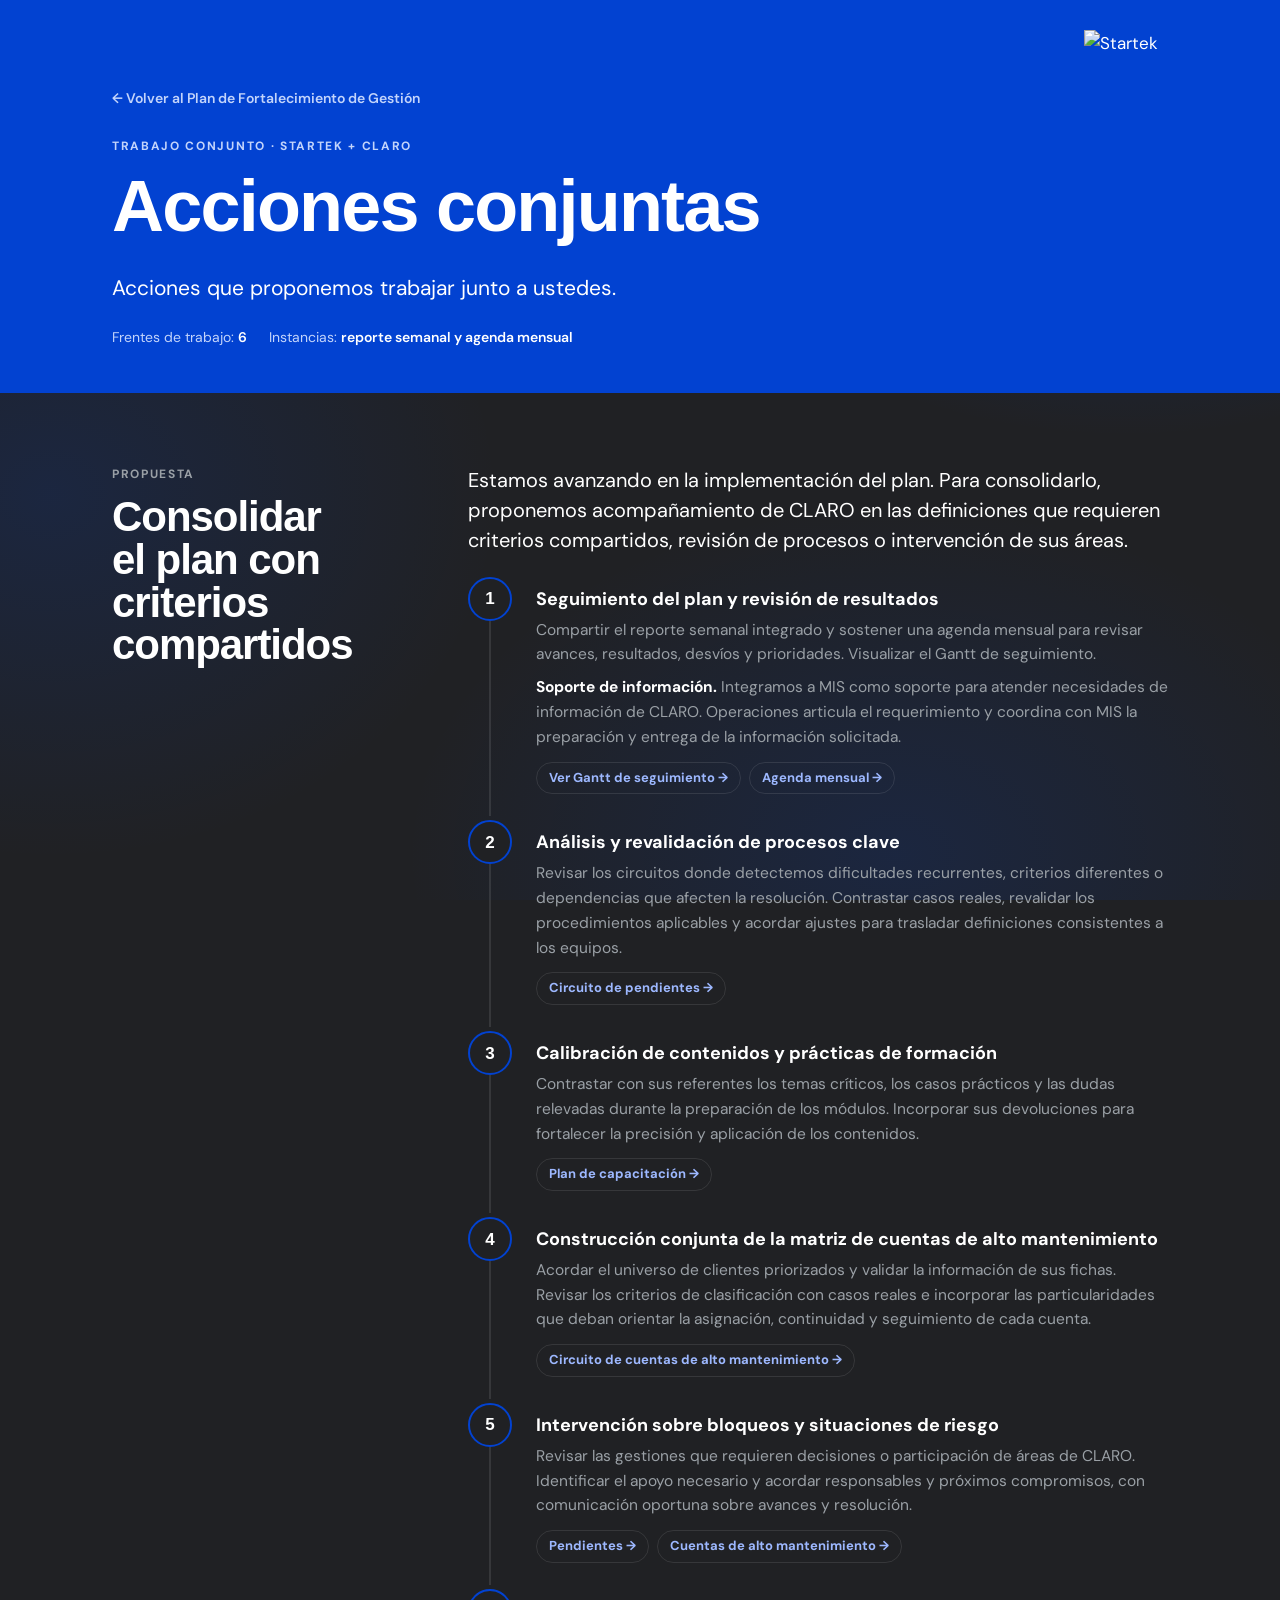
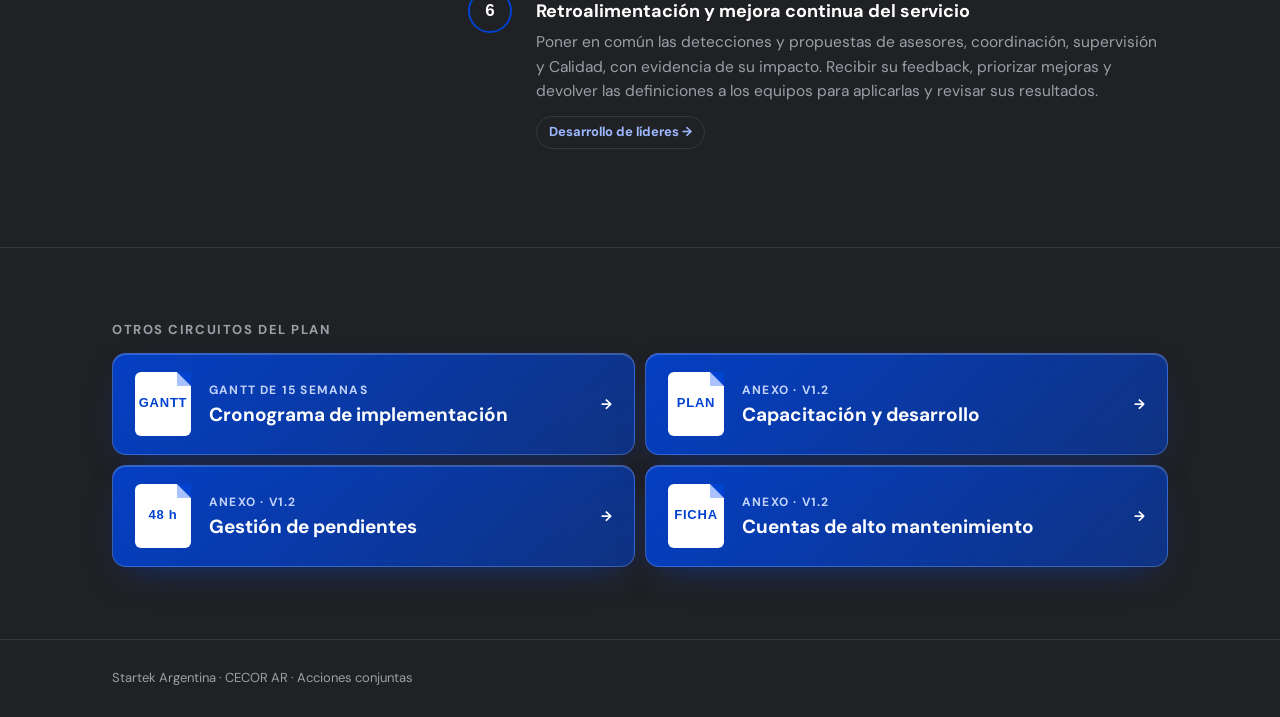
==== acciones-conjuntas.html @ 30376b39 "Actualización al 18/11: alto mantenimiento, TMR 6 h, mesas y reunión diaria, roadmap de 48 actividad" ====
<!doctype html>
<html lang="es">
<head>
<meta charset="utf-8">
<meta name="viewport" content="width=device-width, initial-scale=1, viewport-fit=cover">
<title>Acciones conjuntas · CECOR</title>
<link rel="stylesheet" href="https://fonts.googleapis.com/css2?family=DM+Sans:ital,opsz,wght@0,9..40,400;0,9..40,500;0,9..40,600;0,9..40,700;1,9..40,400&display=swap">
<link rel="stylesheet" href="style.css?v=20261016b">
<style>:root{padding-top:env(safe-area-inset-top,0px);padding-bottom:env(safe-area-inset-bottom,0px)}</style>
<meta name="robots" content="noindex, nofollow">
<link rel="icon" type="image/png" href="favicon.png">
<link rel="apple-touch-icon" href="favicon.png">
</head>
<body>
<header class="hero annex-hero">
  <div class="wrap">
    <img class="cover-logo" src="logo.png" alt="Startek" width="720" height="172">
    <a class="back" href="index.html#acciones-conjuntas">← Volver al Plan de Fortalecimiento de Gestión</a>
    <div class="eyebrow" style="margin-top:26px">Trabajo conjunto · Startek + CLARO</div>
    <h1 class="display">Acciones conjuntas</h1>
    <p class="lede">Acciones que proponemos trabajar junto a ustedes.</p>
    <div class="meta"><span>Frentes de trabajo: <b>6</b></span><span>Instancias: <b>reporte semanal y agenda mensual</b></span></div>
  </div>
</header>

<main>
  <section class="block">
    <div class="wrap spine">
      <header><div class="eyebrow">Propuesta</div><h2 class="display">Consolidar el plan con criterios compartidos</h2></header>
      <div class="content">
        <p class="lead-p">Estamos avanzando en la implementación del plan. Para consolidarlo, proponemos acompañamiento de CLARO en las definiciones que requieren criterios compartidos, revisión de procesos o intervención de sus áreas.</p>
        <ol class="steps">
          <li><span class="n">1</span><div>
            <h3>Seguimiento del plan y revisión de resultados</h3>
            <p>Compartir el reporte semanal integrado y sostener una agenda mensual para revisar avances, resultados, desvíos y prioridades. Visualizar el Gantt de seguimiento.</p>
            <p style="margin-top:8px"><b style="color:var(--title)">Soporte de información.</b> Integramos a MIS como soporte para atender necesidades de información de CLARO. Operaciones articula el requerimiento y coordina con MIS la preparación y entrega de la información solicitada.</p>
            <div class="rel"><a href="roadmap.html">Ver Gantt de seguimiento →</a><a href="index.html#seguimiento">Agenda mensual →</a></div>
          </div></li>
          <li><span class="n">2</span><div>
            <h3>Análisis y revalidación de procesos clave</h3>
            <p>Revisar los circuitos donde detectemos dificultades recurrentes, criterios diferentes o dependencias que afecten la resolución. Contrastar casos reales, revalidar los procedimientos aplicables y acordar ajustes para trasladar definiciones consistentes a los equipos.</p>
            <div class="rel"><a href="pendientes.html">Circuito de pendientes →</a></div>
          </div></li>
          <li><span class="n">3</span><div>
            <h3>Calibración de contenidos y prácticas de formación</h3>
            <p>Contrastar con sus referentes los temas críticos, los casos prácticos y las dudas relevadas durante la preparación de los módulos. Incorporar sus devoluciones para fortalecer la precisión y aplicación de los contenidos.</p>
            <div class="rel"><a href="capacitacion.html">Plan de capacitación →</a></div>
          </div></li>
          <li><span class="n">4</span><div>
            <h3>Construcción conjunta de la matriz de cuentas de alto mantenimiento</h3>
            <p>Acordar el universo de clientes priorizados y validar la información de sus fichas. Revisar los criterios de clasificación con casos reales e incorporar las particularidades que deban orientar la asignación, continuidad y seguimiento de cada cuenta.</p>
            <div class="rel"><a href="cuentas-criticas.html">Circuito de cuentas de alto mantenimiento →</a></div>
          </div></li>
          <li><span class="n">5</span><div>
            <h3>Intervención sobre bloqueos y situaciones de riesgo</h3>
            <p>Revisar las gestiones que requieren decisiones o participación de áreas de CLARO. Identificar el apoyo necesario y acordar responsables y próximos compromisos, con comunicación oportuna sobre avances y resolución.</p>
            <div class="rel"><a href="pendientes.html">Pendientes →</a><a href="cuentas-criticas.html">Cuentas de alto mantenimiento →</a></div>
          </div></li>
          <li><span class="n">6</span><div>
            <h3>Retroalimentación y mejora continua del servicio</h3>
            <p>Poner en común las detecciones y propuestas de asesores, coordinación, supervisión y Calidad, con evidencia de su impacto. Recibir su feedback, priorizar mejoras y devolver las definiciones a los equipos para aplicarlas y revisar sus resultados.</p>
            <div class="rel"><a href="liderazgo.html">Desarrollo de líderes →</a></div>
          </div></li>
        </ol>
      </div>
    </div>
  </section>

  <section class="block">
    <div class="wrap">
      <h4 style="margin-bottom:12px">Otros circuitos del plan</h4>
      <div class="next four">
        <a class="doclink" href="roadmap.html"><span class="ico">GANTT</span><span><small>Gantt de 15 semanas</small><strong>Cronograma de implementación</strong></span><span class="arrow">→</span></a>
        <a class="doclink" href="capacitacion.html"><span class="ico">PLAN</span><span><small>Anexo · v1.2</small><strong>Capacitación y desarrollo</strong></span><span class="arrow">→</span></a>
        <a class="doclink" href="pendientes.html"><span class="ico">48 h</span><span><small>Anexo · v1.2</small><strong>Gestión de pendientes</strong></span><span class="arrow">→</span></a>
        <a class="doclink" href="cuentas-criticas.html"><span class="ico">FICHA</span><span><small>Anexo · v1.2</small><strong>Cuentas de alto mantenimiento</strong></span><span class="arrow">→</span></a>
      </div>
    </div>
  </section>
</main>
<div class="wrap foot">Startek Argentina · CECOR AR · Acciones conjuntas</div>
</body>
</html>
---- style.css ----
/* Layout: narrative landing — brand-blue covers (hero, cierre, portadas de anexos); everything else on a Chrome-style dark grey with glass cards. Base color #0242D1. Single dark theme by design. */
:root {
  --brand: #0242D1;
  --brand-tint: #A9C2FF;
  --bg: #202124;
  --bg-glow-1: rgba(2,66,209,.30);
  --bg-glow-2: rgba(2,66,209,.16);
  --surface: rgba(255,255,255,.05);
  --fg: #FFFFFF;
  --title: #FFFFFF;
  --muted: #9AA0A6;
  --line: rgba(255,255,255,.10);
  --accent: #0242D1;
  --accent-soft: rgba(2,66,209,.24);
  --glass-top: rgba(255,255,255,.09);
  --glass-bottom: rgba(255,255,255,.025);
  --glass-edge: rgba(255,255,255,.13);
  --glass-shine: rgba(255,255,255,.10);
  --glass-shadow: rgba(0,0,0,.45);
  --hero-bg: #0242D1;
  --hero-fg: #FFFFFF;
  --hero-muted: #C3D4FB;
  --hero-line: rgba(255,255,255,.22);
  --ico-bg: #FFFFFF;
  --ico-fg: #0242D1;
  --ico-fold: #A9C2FF;
  --shadow: rgba(2,66,209,.55);
  --ok: #81C995;   --ok-soft: rgba(129,201,149,.15);
  --warn: #FDD663; --warn-soft: rgba(253,214,99,.13);
  --bad: #F28B82;  --bad-soft: rgba(242,139,130,.15);
  --display: "Helvetica Now Display", "HelveticaNowDisplay-Bold", "Helvetica Neue", Helvetica, Arial, sans-serif;
  --body: "DM Sans", "Helvetica Neue", Helvetica, Arial, sans-serif;
  color-scheme: dark;
}

* { box-sizing: border-box; }
html { scroll-behavior: smooth; }
@media (prefers-reduced-motion: reduce) { html { scroll-behavior: auto; } * { transition: none !important; animation: none !important; } }
body {
  margin: 0; background: var(--bg); color: var(--fg);
  font-family: var(--body); font-size: 17px; line-height: 1.6;
  -webkit-font-smoothing: antialiased;
}
a { color: inherit; }
a:focus-visible, button:focus-visible { outline: 2px solid var(--accent); outline-offset: 3px; border-radius: 4px; }

.wrap { max-width: 1120px; margin: 0 auto; padding-left: max(16px, env(safe-area-inset-left, 0px)); padding-right: max(16px, env(safe-area-inset-right, 0px)); }
@media (min-width: 720px) { .wrap { padding-left: max(32px, env(safe-area-inset-left, 0px)); padding-right: max(32px, env(safe-area-inset-right, 0px)); } }

/* Top bar */
.topbar { position: sticky; top: env(safe-area-inset-top, 0px); z-index: 10; background: color-mix(in srgb, var(--bg) 88%, transparent); backdrop-filter: blur(10px); border-bottom: 1px solid var(--line); }
.topbar .wrap { display: flex; align-items: center; justify-content: space-between; gap: 16px; min-height: 56px; }
.brand { white-space: nowrap; font-family: var(--display); font-weight: 700; letter-spacing: .06em; font-size: 15px; text-transform: uppercase; text-decoration: none; }
.brand span { color: var(--muted); font-weight: 600; }
.topnav { display: flex; gap: 4px; overflow-x: auto; scrollbar-width: none; }
.topnav::-webkit-scrollbar { display: none; }
.topnav a { font-size: 13px; font-weight: 600; text-decoration: none; color: var(--muted); padding: 6px 10px; border-radius: 999px; white-space: nowrap; }
.topnav a:hover { color: var(--fg); background: var(--accent-soft); }
@media (max-width: 860px) { .topnav { display: none; } }

/* Hero */
.hero { background: var(--hero-bg); color: var(--hero-fg); position: relative; overflow: hidden; }
.hero .wrap { padding-block: 72px 64px; position: relative; }

.eyebrow { font-size: 12px; font-weight: 700; letter-spacing: .14em; text-transform: uppercase; color: var(--muted); }
.hero .eyebrow { color: var(--hero-muted); }
.display { color: var(--title); font-family: var(--display); font-weight: 700; line-height: 1.02; letter-spacing: -.025em; text-wrap: balance; margin: 0; }
.hero h1 { font-size: clamp(38px, 6.2vw, 78px); margin-top: 18px; max-width: 16ch; }
.hero .display, .close .display { color: #FFFFFF; }
.hero h1 em { font-style: normal; color: #FFFFFF; }
.hero .lede { font-size: clamp(18px, 2vw, 21px); line-height: 1.55; max-width: 60ch; margin: 28px 0 0; color: var(--hero-fg); }
.hero .lede-2 { max-width: 60ch; color: var(--hero-muted); margin: 14px 0 0; }
.pact { margin-top: 40px; border-top: 1px solid var(--hero-line); padding-top: 22px; display: grid; grid-template-columns: auto 1fr; gap: 6px 20px; max-width: 760px; }
.pact b { font-family: var(--display); font-weight: 700; font-size: 14px; letter-spacing: .1em; text-transform: uppercase; color: var(--hero-muted); padding-top: 3px; }
.pact p { margin: 0; }
@media (max-width: 560px) { .pact { grid-template-columns: 1fr; } }

/* Sections */
section.block { padding-block: 72px; border-bottom: 1px solid var(--line); scroll-margin-top: 56px; }
.spine { display: grid; grid-template-columns: minmax(0, 300px) minmax(0, 1fr); gap: 24px 56px; }
@media (max-width: 860px) { .spine { grid-template-columns: minmax(0, 1fr); } section.block { padding-block: 52px; } }
.spine > header { align-self: start; }
@media (min-width: 861px) { .spine > header { position: sticky; top: 84px; } }
.spine h2 { font-size: clamp(30px, 3.6vw, 42px); margin-top: 12px; }
.content { min-width: 0; display: flex; flex-direction: column; gap: 22px; }
.content > p { margin: 0; max-width: 64ch; }
.lead-p { font-size: 20px; line-height: 1.5; }
.muted { color: var(--muted); }

/* Priority grid */
.prio { display: grid; grid-template-columns: repeat(2, minmax(0, 1fr)); gap: 1px; background: var(--line); border: 1px solid var(--line); border-radius: 14px; overflow: hidden; }
@media (max-width: 640px) { .prio { grid-template-columns: minmax(0,1fr); } }
.prio a { background: var(--surface); padding: 26px 26px 24px; text-decoration: none; display: flex; flex-direction: column; gap: 10px; transition: background .2s; }
.prio a:hover { background: var(--accent-soft); }
.prio .tag { font-size: 12px; font-weight: 700; letter-spacing: .12em; text-transform: uppercase; color: var(--muted); }
.prio h3 { color: var(--title); font-family: var(--display); font-weight: 700; font-size: 26px; line-height: 1.05; margin: 0; }
.prio p { margin: 0; color: var(--muted); font-size: 15.5px; }
.prio .go { margin-top: auto; font-size: 13px; font-weight: 700; color: var(--accent); }

/* Cadence */
.cadence { display: grid; grid-template-columns: repeat(3, minmax(0,1fr)); gap: 12px; }
@media (max-width: 640px) { .cadence { grid-template-columns: minmax(0,1fr); } }
.cadence div { border-top: 3px solid var(--accent); padding-top: 12px; }
.cadence b { display: block; font-family: var(--display); font-weight: 700; font-size: 30px; line-height: 1.05; }
.cadence span { font-size: 14px; color: var(--muted); }
.chips { display: flex; flex-wrap: wrap; gap: 8px; }
.chip { font-size: 13px; font-weight: 600; padding: 5px 12px; border-radius: 999px; background: var(--accent-soft); color: var(--fg); }

/* Progress list */
.progress { display: grid; grid-template-columns: minmax(0, 1.1fr) minmax(0, 2fr); gap: 0; border: 1px solid var(--line); border-radius: 14px; background: var(--surface); overflow: hidden; }
@media (max-width: 640px) { .progress { grid-template-columns: minmax(0,1fr); } }
.big { padding: 28px; background: var(--accent-soft); display: flex; flex-direction: column; justify-content: center; }
.big b { font-family: var(--display); font-weight: 700; font-size: 96px; line-height: .9; font-variant-numeric: tabular-nums; }
.big span { margin-top: 8px; color: var(--muted); font-size: 15px; }
.checks { list-style: none; margin: 0; padding: 12px 28px; }
.checks li { display: grid; grid-template-columns: 22px minmax(0,1fr); gap: 12px; padding: 14px 0; border-bottom: 1px solid var(--line); }
.checks li:last-child { border-bottom: 0; }
.checks svg { margin-top: 4px; color: var(--ok); }

/* Lists */
.ticks { list-style: none; padding: 0; margin: 0; display: grid; gap: 0; border-top: 1px solid var(--line); }
.ticks li { padding: 12px 0 12px 26px; border-bottom: 1px solid var(--line); position: relative; }
.ticks li::before { content: ""; position: absolute; left: 4px; top: 21px; width: 10px; height: 2px; background: var(--accent); }
.cols2 { display: grid; grid-template-columns: repeat(2, minmax(0,1fr)); gap: 0 32px; }
@media (max-width: 640px) { .cols2 { grid-template-columns: minmax(0,1fr); } }
.cols2 .ticks { border-top: 0; }
h4 { margin: 0; font-size: 13px; font-weight: 700; letter-spacing: .12em; text-transform: uppercase; color: var(--muted); }

.note { border-left: 3px solid var(--accent); padding: 4px 0 4px 18px; max-width: 64ch; }
.note b { display: block; font-size: 12px; letter-spacing: .12em; text-transform: uppercase; color: var(--muted); margin-bottom: 2px; }
.outcome { background: var(--surface); border: 1px solid var(--line); border-radius: 12px; padding: 18px 20px; display: grid; grid-template-columns: auto minmax(0,1fr); gap: 4px 16px; align-items: baseline; }
.outcome b { font-size: 12px; font-weight: 700; letter-spacing: .12em; text-transform: uppercase; color: var(--muted); }
.outcome p { margin: 0; font-size: 18px; font-weight: 600; }
@media (max-width: 560px) { .outcome { grid-template-columns: minmax(0,1fr); } }

/* Link card (Vínculo) */
.doclink { display: grid; grid-template-columns: 56px minmax(0,1fr) auto; gap: 18px; align-items: center; text-decoration: none; padding: 18px 22px; border-radius: 14px; background: var(--hero-bg); color: var(--hero-fg); transition: transform .2s, box-shadow .2s; }
.doclink:hover { transform: translateY(-2px); box-shadow: 0 12px 30px -12px var(--shadow); }
.doclink .ico { width: 56px; height: 64px; border-radius: 6px; background: var(--ico-bg); color: var(--ico-fg); display: grid; place-items: center; font-family: var(--display); font-weight: 700; font-size: 13px; letter-spacing: .06em; position: relative; }
.doclink .ico::after { content: ""; position: absolute; top: 0; right: 0; border-style: solid; border-width: 0 14px 14px 0; border-color: transparent var(--hero-bg) var(--ico-fold) transparent; }
.doclink small { display: block; font-size: 12px; letter-spacing: .1em; text-transform: uppercase; color: var(--hero-muted); font-weight: 700; }
.doclink strong { display: block; font-size: 19px; line-height: 1.25; margin-top: 2px; }
.doclink .arrow { font-weight: 700; font-size: 14px; white-space: nowrap; color: var(--hero-fg); }
.doclink.pending { background: transparent; color: var(--fg); border: 1.5px dashed var(--line); cursor: default; }
.doclink.pending:hover { transform: none; box-shadow: none; }
.doclink.pending .ico { background: var(--accent-soft); color: var(--muted); }
.doclink.pending .ico::after { display: none; }
.doclink.pending small, .doclink.pending .arrow { color: var(--muted); }
@media (max-width: 560px) { .doclink { grid-template-columns: 48px minmax(0,1fr); } .doclink .ico { width: 48px; height: 56px; } .doclink .arrow { grid-column: 2; } }

/* Case fields */
.fields { display: grid; grid-template-columns: repeat(auto-fit, minmax(180px, 1fr)); gap: 10px; }
.fields div { background: var(--surface); border: 1px solid var(--line); border-radius: 10px; padding: 14px 16px; font-size: 15px; display: flex; gap: 10px; }
.fields i { font-style: normal; font-weight: 700; font-family: var(--display); color: var(--muted); font-variant-numeric: tabular-nums; }

/* Gantt placeholder */
.gantt { border: 1.5px dashed var(--line); border-radius: 14px; padding: 20px; overflow-x: auto; }
.gantt-grid { min-width: 560px; display: grid; grid-template-columns: 170px repeat(4, minmax(0,1fr)); font-size: 13px; }
.gantt-grid > div { padding: 10px 8px; border-bottom: 1px solid var(--line); }
.gantt-grid .h { font-weight: 700; color: var(--muted); letter-spacing: .08em; text-transform: uppercase; font-size: 11.5px; }
.gantt-grid .bar { position: relative; }
.gantt-grid .bar::after { content: ""; position: absolute; inset: 12px 4px; border-radius: 4px; background: repeating-linear-gradient(135deg, var(--accent-soft) 0 6px, transparent 6px 12px); border: 1px solid var(--line); }
.gantt-cap { margin-top: 14px; font-size: 14px; color: var(--muted); }

/* Agenda */
.agenda { counter-reset: a; list-style: none; padding: 0; margin: 0; display: grid; gap: 10px; }
.agenda li { counter-increment: a; display: grid; grid-template-columns: 40px minmax(0,1fr); gap: 14px; align-items: baseline; padding: 14px 18px; background: var(--surface); border: 1px solid var(--line); border-radius: 10px; }
.agenda li::before { content: counter(a, decimal-leading-zero); font-family: var(--display); font-weight: 700; font-size: 20px; color: var(--muted); }

/* Closing */
.close { background: var(--hero-bg); color: var(--hero-fg); }
.close .wrap { padding-block: 72px; display: grid; gap: 22px; }
.close h2 { font-size: clamp(34px, 5vw, 60px); max-width: 16ch; }
.close p { margin: 0; max-width: 60ch; color: var(--hero-muted); font-size: 18px; }
.foot { padding-block: 28px; font-size: 13px; color: var(--muted); }

/* ---------- Annex pages ---------- */
.annex-hero .wrap { padding-block: 48px 44px; }
.annex-hero h1 { font-size: clamp(38px, 6vw, 72px); margin-top: 14px; max-width: 18ch; }
.back { display: inline-flex; gap: 8px; align-items: center; font-size: 14px; font-weight: 600; color: var(--hero-muted); text-decoration: none; }
.back:hover { color: var(--hero-fg); }
.meta { display: flex; flex-wrap: wrap; gap: 8px 22px; margin-top: 22px; font-size: 14px; color: var(--hero-muted); }
.meta b { color: var(--hero-fg); font-weight: 600; }
.status { display: inline-flex; align-items: center; gap: 8px; font-size: 13px; font-weight: 700; padding: 5px 12px; border-radius: 999px; background: rgba(255,255,255,.14); color: var(--hero-fg); }
.status::before { content: ""; width: 7px; height: 7px; border-radius: 50%; background: #F2C063; }

.tbl-wrap { overflow-x: auto; border: 1px solid var(--line); border-radius: 12px; background: var(--surface); }
table { width: 100%; border-collapse: collapse; font-size: 15px; }
th, td { text-align: left; vertical-align: top; padding: 12px 16px; border-bottom: 1px solid var(--line); }
th { font-size: 12px; font-weight: 700; letter-spacing: .1em; text-transform: uppercase; color: var(--muted); background: var(--accent-soft); }
tr:last-child td { border-bottom: 0; }
td:first-child { font-weight: 600; }
.matrix { min-width: 680px; }
.pill { display: inline-block; font-size: 12px; font-weight: 700; padding: 3px 10px; border-radius: 999px; letter-spacing: .02em; }
.pill.ok { background: var(--ok-soft); color: var(--ok); }
.pill.warn { background: var(--warn-soft); color: var(--warn); }
.pill.bad { background: var(--bad-soft); color: var(--bad); }

.steps { list-style: none; padding: 0; margin: 0; display: grid; gap: 0; position: relative; }
.steps li { display: grid; grid-template-columns: 52px minmax(0,1fr); gap: 16px; padding: 0 0 26px; position: relative; }
.steps li::before { content: ""; position: absolute; left: 21px; top: 44px; bottom: 4px; width: 2px; background: var(--line); }
.steps li:last-child::before { display: none; }
.steps .n { width: 44px; height: 44px; border-radius: 50%; border: 2px solid var(--accent); display: grid; place-items: center; font-family: var(--display); font-weight: 700; font-size: 17px; font-variant-numeric: tabular-nums; background: var(--bg); }
.steps h3 { color: var(--title); margin: 8px 0 4px; font-size: 18px; }
.steps p { margin: 0; color: var(--muted); font-size: 15.5px; max-width: 62ch; }

.people { display: grid; grid-template-columns: repeat(auto-fit, minmax(240px, 1fr)); gap: 10px; }
.person { background: var(--surface); border: 1px solid var(--line); border-radius: 12px; padding: 16px 18px; }
.person b { display: block; font-size: 16px; }
.person em { display: block; font-style: normal; font-size: 12.5px; font-weight: 700; letter-spacing: .08em; text-transform: uppercase; color: var(--muted); margin: 2px 0 8px; }
.person p { margin: 0; font-size: 14.5px; color: var(--muted); }

.stats { display: grid; grid-template-columns: repeat(auto-fit, minmax(150px, 1fr)); gap: 10px; }
.stat { background: var(--surface); border: 1px solid var(--line); border-radius: 12px; padding: 16px 18px; }
.stat b { display: block; font-family: var(--display); font-weight: 700; font-size: 40px; line-height: 1; font-variant-numeric: tabular-nums; }
.stat span { display: block; margin-top: 6px; font-size: 14px; color: var(--muted); }
.next { display: flex; flex-wrap: wrap; gap: 10px; }
.next a { flex: 1 1 260px; }


/* ---------- Dark grey + glass ---------- */
body {
  background-color: var(--bg);
  background-image:
    radial-gradient(720px 520px at 88% 8%, var(--bg-glow-1), transparent 70%),
    radial-gradient(640px 520px at 4% 55%, var(--bg-glow-2), transparent 70%),
    radial-gradient(700px 500px at 70% 95%, var(--bg-glow-2), transparent 70%);
  background-attachment: fixed;
}
.topbar { background: rgba(32,33,36,.72); }

.prio a, .fields div, .outcome, .person, .stat, .agenda li, .progress, .tbl-wrap, .gantt {
  background: linear-gradient(160deg, var(--glass-top), var(--glass-bottom));
  border: 1px solid var(--glass-edge);
  -webkit-backdrop-filter: blur(16px) saturate(140%);
  backdrop-filter: blur(16px) saturate(140%);
  box-shadow: inset 0 1px 0 var(--glass-shine), 0 10px 32px -16px var(--glass-shadow);
  border-radius: 16px;
}
.prio { background: transparent; border: 0; gap: 12px; border-radius: 0; overflow: visible; }
.prio a { padding: 26px; transition: border-color .2s, background .2s, transform .2s; }
.prio a:hover { background: linear-gradient(160deg, rgba(125,164,255,.16), var(--glass-bottom)); border-color: rgba(125,164,255,.35); transform: translateY(-2px); }
.gantt { border-style: dashed; }
.big { background: var(--accent-soft); }
th { background: rgba(255,255,255,.04); }
.cadence div { border-top-color: var(--accent); }
.steps .n { background: var(--bg); border-color: var(--accent); }

.doclink {
  background: linear-gradient(135deg, rgba(2,66,209,.92), rgba(2,66,209,.55));
  border: 1px solid rgba(169,194,255,.30);
  box-shadow: inset 0 1px 0 rgba(255,255,255,.18), 0 14px 36px -16px var(--shadow);
  -webkit-backdrop-filter: blur(16px); backdrop-filter: blur(16px);
}
.doclink.pending { background: linear-gradient(160deg, var(--glass-top), var(--glass-bottom)); border: 1.5px dashed var(--glass-edge); box-shadow: none; }
.doclink.pending .ico { background: rgba(255,255,255,.08); }

/* "Ver detalle" as brand pill */
.prio .go { align-self: flex-start; background: var(--brand); color: #FFFFFF; padding: 6px 14px; border-radius: 999px; font-size: 13px; font-weight: 700; box-shadow: inset 0 1px 0 rgba(255,255,255,.2), 0 6px 18px -8px var(--shadow); transition: background .2s; }
.prio a:hover .go { background: #0A4FEA; }

/* ---------- Roadmap Gantt ---------- */
:root { --c-seg: #2F6BFF; --c-cap: #5E8BFF; --c-cap2: #A9C2FF; --c-cal: #38BDF8; --c-pen: #A78BFA; --c-cue: #F0A35E; --sticky: #26272B; }
.rm { display: flex; flex-direction: column; gap: 14px; }
.rm-legend, .rm-modkey { display: flex; flex-wrap: wrap; gap: 8px 18px; font-size: 13px; color: var(--muted); align-items: center; }
.rm-legend i, .rm-modkey i { display: inline-block; width: 18px; height: 8px; border-radius: 3px; margin-right: 7px; vertical-align: middle; }
.rm-modkey b { color: var(--fg); font-weight: 600; margin-right: 4px; }
.rm-legend .sep { width: 1px; height: 14px; background: var(--line); }
.rm-legend .arrowkey { background: linear-gradient(90deg, var(--c-pen), transparent); }
.rm-legend .rm-claro { margin-right: 7px; }
i.seg, .rm-bar.seg { background: var(--c-seg); }
i.cap, .rm-bar.cap { background: var(--c-cap); }
i.cap.dev, .rm-bar.cap.dev { background: rgba(94,139,255,.38); box-shadow: inset 0 0 0 1px rgba(94,139,255,.7); }
i.cap.b2, .rm-bar.cap.b2 { background: var(--c-cap2); }
i.cal, .rm-bar.cal { background: var(--c-cal); }
i.pen, .rm-bar.pen { background: var(--c-pen); }
i.cue, .rm-bar.cue { background: var(--c-cue); }

.rm-scroll { overflow-x: auto; border-radius: 16px; border: 1px solid var(--glass-edge); background: linear-gradient(160deg, var(--glass-top), var(--glass-bottom)); -webkit-backdrop-filter: blur(16px); backdrop-filter: blur(16px); box-shadow: inset 0 1px 0 var(--glass-shine), 0 10px 32px -16px var(--glass-shadow); }
.rm-grid { min-width: 940px; }
.rm-row { display: grid; grid-template-columns: 290px minmax(0,1fr); min-height: 46px; border-bottom: 1px solid rgba(255,255,255,.05); }
.rm-lab { position: sticky; left: 0; z-index: 2; background: var(--sticky); padding: 8px 14px 8px 16px; display: flex; flex-direction: column; justify-content: center; border-right: 1px solid var(--line); min-width: 0; }
.rm-lab b { font-size: 13.5px; font-weight: 600; line-height: 1.3; color: var(--fg); }
.rm-lab small { font-size: 11.5px; color: var(--muted); margin-top: 2px; }
.rm-track { position: relative; margin: 0 14px; }
.rm-axis { min-height: 72px; position: sticky; top: 0; z-index: 3; }
.rm-axis .rm-lab { background: var(--sticky); }
.rm-axis .rm-track { background: transparent; }
.rm-months span { position: absolute; top: 8px; font-size: 11px; font-weight: 700; letter-spacing: .12em; text-transform: uppercase; color: var(--fg); padding-left: 6px; border-left: 2px solid var(--brand); line-height: 1.1; }
.rm-ticks span { position: absolute; top: 30px; line-height: 1.25; padding-left: 4px; font-size: 11px; font-weight: 700; color: var(--muted); transform: translateX(-2px); white-space: nowrap; font-variant-numeric: tabular-nums; }
.rm-ticks i { display: block; font-style: normal; font-weight: 400; margin-top: 1px; opacity: .85; }
.rm-body { position: relative; }
.rm-lines { position: absolute; inset: 0; display: grid; grid-template-columns: 290px minmax(0,1fr); pointer-events: none; z-index: 0; }
.rm-lines .rm-lab { background: transparent; border: 0; position: static; }
.rm-lines .rm-track span { position: absolute; top: 0; bottom: 0; width: 1px; background: rgba(255,255,255,.05); }
.rm-group { position: relative; z-index: 1; }
.rm-gh { display: flex; align-items: center; gap: 10px; position: sticky; left: 0; width: max-content; padding: 16px 16px 8px; font-size: 11.5px; font-weight: 700; letter-spacing: .14em; text-transform: uppercase; color: var(--fg); }
.rm-gh span { width: 10px; height: 10px; border-radius: 3px; }
.rm-gh.seg span { background: var(--c-seg); } .rm-gh.cap span { background: var(--c-cap); } .rm-gh.cal span { background: var(--c-cal); } .rm-gh.pen span { background: var(--c-pen); } .rm-gh.cue span { background: var(--c-cue); }
.rm-row.mod .rm-lab b { color: var(--c-cap2); }
.rm-bar { position: absolute; top: 50%; height: 18px; margin-top: -9px; border-radius: 5px; min-width: 9px; box-shadow: inset 0 1px 0 rgba(255,255,255,.25); }
.rm-bar em { position: absolute; left: calc(100% + 8px); top: 50%; transform: translateY(-50%); font-style: normal; font-size: 11.5px; font-weight: 600; color: var(--muted); white-space: nowrap; font-variant-numeric: tabular-nums; }
.rm-bar.left em { left: auto; right: calc(100% + 8px); }
.rm-bar.in em { left: 8px; transform: translateY(-50%); color: #0B1532; }
.rm-bar.seg.in em { color: #FFFFFF; }
.rm-bar.mile { width: 12px !important; height: 12px; margin-top: -6px; margin-left: -1px; border-radius: 2px; transform: rotate(45deg); }
.rm-bar.mile em { transform: rotate(-45deg) translate(2px, -12px); left: calc(100% + 6px); }
.rm-bar.cont { border-top-right-radius: 0; border-bottom-right-radius: 0; -webkit-mask-image: linear-gradient(90deg, #000 88%, transparent); mask-image: linear-gradient(90deg, #000 88%, transparent); }
.rm-bar.pre { border-top-left-radius: 0; border-bottom-left-radius: 0; }
.rm-done { position: absolute; top: 50%; transform: translateY(-50%); left: 0; font-size: 12px; font-weight: 600; color: var(--ok); }
.rm-claro { display: inline-block; font-size: 9.5px; font-weight: 700; letter-spacing: .08em; padding: 2px 6px; border-radius: 4px; background: rgba(2,66,209,.35); color: #FFFFFF; border: 1px solid rgba(125,164,255,.45); vertical-align: 1px; margin-left: 4px; }
.st { font-weight: 700; }
.st.ok { color: var(--ok); } .st.run { color: #7DA4FF; } .st.val { color: var(--warn); } .st.prog { color: var(--muted); } .st.prop { color: var(--c-pen); }
.rm-notes { display: grid; grid-template-columns: repeat(auto-fit, minmax(220px, 1fr)); gap: 10px; }
.rm-notes div { font-size: 14px; color: var(--muted); border-left: 2px solid var(--brand); padding-left: 12px; }
.rm-notes b { color: var(--fg); font-weight: 600; display: block; }

/* Roadmap detail table */
.rd { min-width: 1100px; font-size: 14px; }
.rd td small { display: block; color: var(--muted); font-size: 12.5px; margin-top: 3px; font-weight: 400; }
.rd td:first-child { font-weight: 400; }
.rd .mono { font-variant-numeric: tabular-nums; color: var(--muted); font-size: 12.5px; white-space: nowrap; }
.rd .nowrap { white-space: nowrap; }
.rd tr.gh td { background: rgba(255,255,255,.04); font-size: 12px; font-weight: 700; letter-spacing: .12em; text-transform: uppercase; padding-block: 10px; }
.rd .dot { display: inline-block; width: 10px; height: 10px; border-radius: 3px; margin-right: 10px; vertical-align: -1px; }
.dot.seg { background: var(--c-seg); } .dot.cap { background: var(--c-cap); } .dot.cal { background: var(--c-cal); } .dot.pen { background: var(--c-pen); } .dot.cue { background: var(--c-cue); }

/* Cover photo on carátulas */
.hero, .close { position: relative; overflow: hidden; }
.hero::before, .close::before {
  content: ""; position: absolute; inset: 0; pointer-events: none;
  background: url("cover.jpg") center 70% / cover no-repeat;
  opacity: .6; mix-blend-mode: screen;
}
.close::before { background-position: center 40%; opacity: .45; }
.close .wrap { position: relative; }
@media (prefers-reduced-transparency: reduce) { .hero::before, .close::before { opacity: .3; } }

/* Startek logo on carátulas */
.cover-logo { position: absolute; top: 26px; right: max(16px, env(safe-area-inset-right, 0px)); width: 75px; height: auto; z-index: 1; }
@media (min-width: 720px) { .cover-logo { right: max(32px, env(safe-area-inset-right, 0px)); top: 30px; width: 84px; } }
@media (max-width: 560px) { .cover-logo { width: 56px; } }
.annex-hero .wrap { padding-top: 84px; }
.hero .wrap { padding-top: max(84px, 72px); }

/* Wording round 1 */
.hero .lede-2 { color: #FFFFFF; font-weight: 700; }
.big .when { align-self: flex-start; margin: 0 0 14px; font-size: 12px; font-weight: 700; letter-spacing: .1em; text-transform: uppercase; color: #FFFFFF; background: var(--brand); padding: 4px 10px; border-radius: 999px; }

.cadence div { min-width: 0; }
.cadence b { overflow-wrap: anywhere; font-size: clamp(24px, 2.4vw, 30px); }

.outcome-list { list-style: none; margin: 0; padding: 0; display: grid; gap: 6px; }
.outcome-list li { position: relative; padding-left: 20px; font-size: 17px; font-weight: 600; line-height: 1.4; }
.outcome-list li::before { content: ""; position: absolute; left: 2px; top: .62em; width: 8px; height: 8px; border-radius: 2px; background: var(--brand); }

/* Roadmap v2: parallel blocks split in halves */
.rm-bar.half-top { height: 8px; margin-top: -9px; border-radius: 4px; }
.rm-bar.half-bot { height: 8px; margin-top: 1px; border-radius: 4px; }

.person p a, .steps p a { color: var(--fg); text-decoration-color: var(--brand); text-underline-offset: 3px; }

td.nowrap { white-space: nowrap; }

/* Acciones conjuntas: vínculos a anexos dentro de cada paso */
.steps .rel { display: flex; flex-wrap: wrap; gap: 8px; margin-top: 12px; }
.steps .rel a { font-size: 13px; font-weight: 700; color: var(--accent); text-decoration: none; padding: 5px 12px; border-radius: 999px; border: 1px solid var(--line); transition: background .2s, border-color .2s; }
.steps .rel a:hover { background: var(--accent-soft); border-color: var(--accent); }
.steps .rel a { color: #9DB8FF; }
/* Menú superior: compacto para que entren los 9 accesos */
.topnav { gap: 0; } .topnav a { padding: 6px 7px; font-size: 12px; }
@media (max-width: 1300px) { .brand span { display: none; } }
@media (max-width: 959px) { .topnav { display: none; } }
@media (max-width: 1100px) { .topnav a { padding: 6px 5px; } .brand { font-size: 14px; letter-spacing: .04em; } }
.next.four { display: grid; grid-template-columns: repeat(2, minmax(0,1fr)); }
@media (max-width: 640px) { .next.four { grid-template-columns: minmax(0,1fr); } }
/* Relación de dependencia en revisión (Plan de acciones) */
.rev { display: inline-block; margin-left: 4px; padding: 1px 6px; border-radius: 999px; font-size: 10.5px; font-weight: 700; letter-spacing: .02em; color: #FFD27A; border: 1px dashed rgba(255,210,122,.6); white-space: nowrap; vertical-align: 1px; }
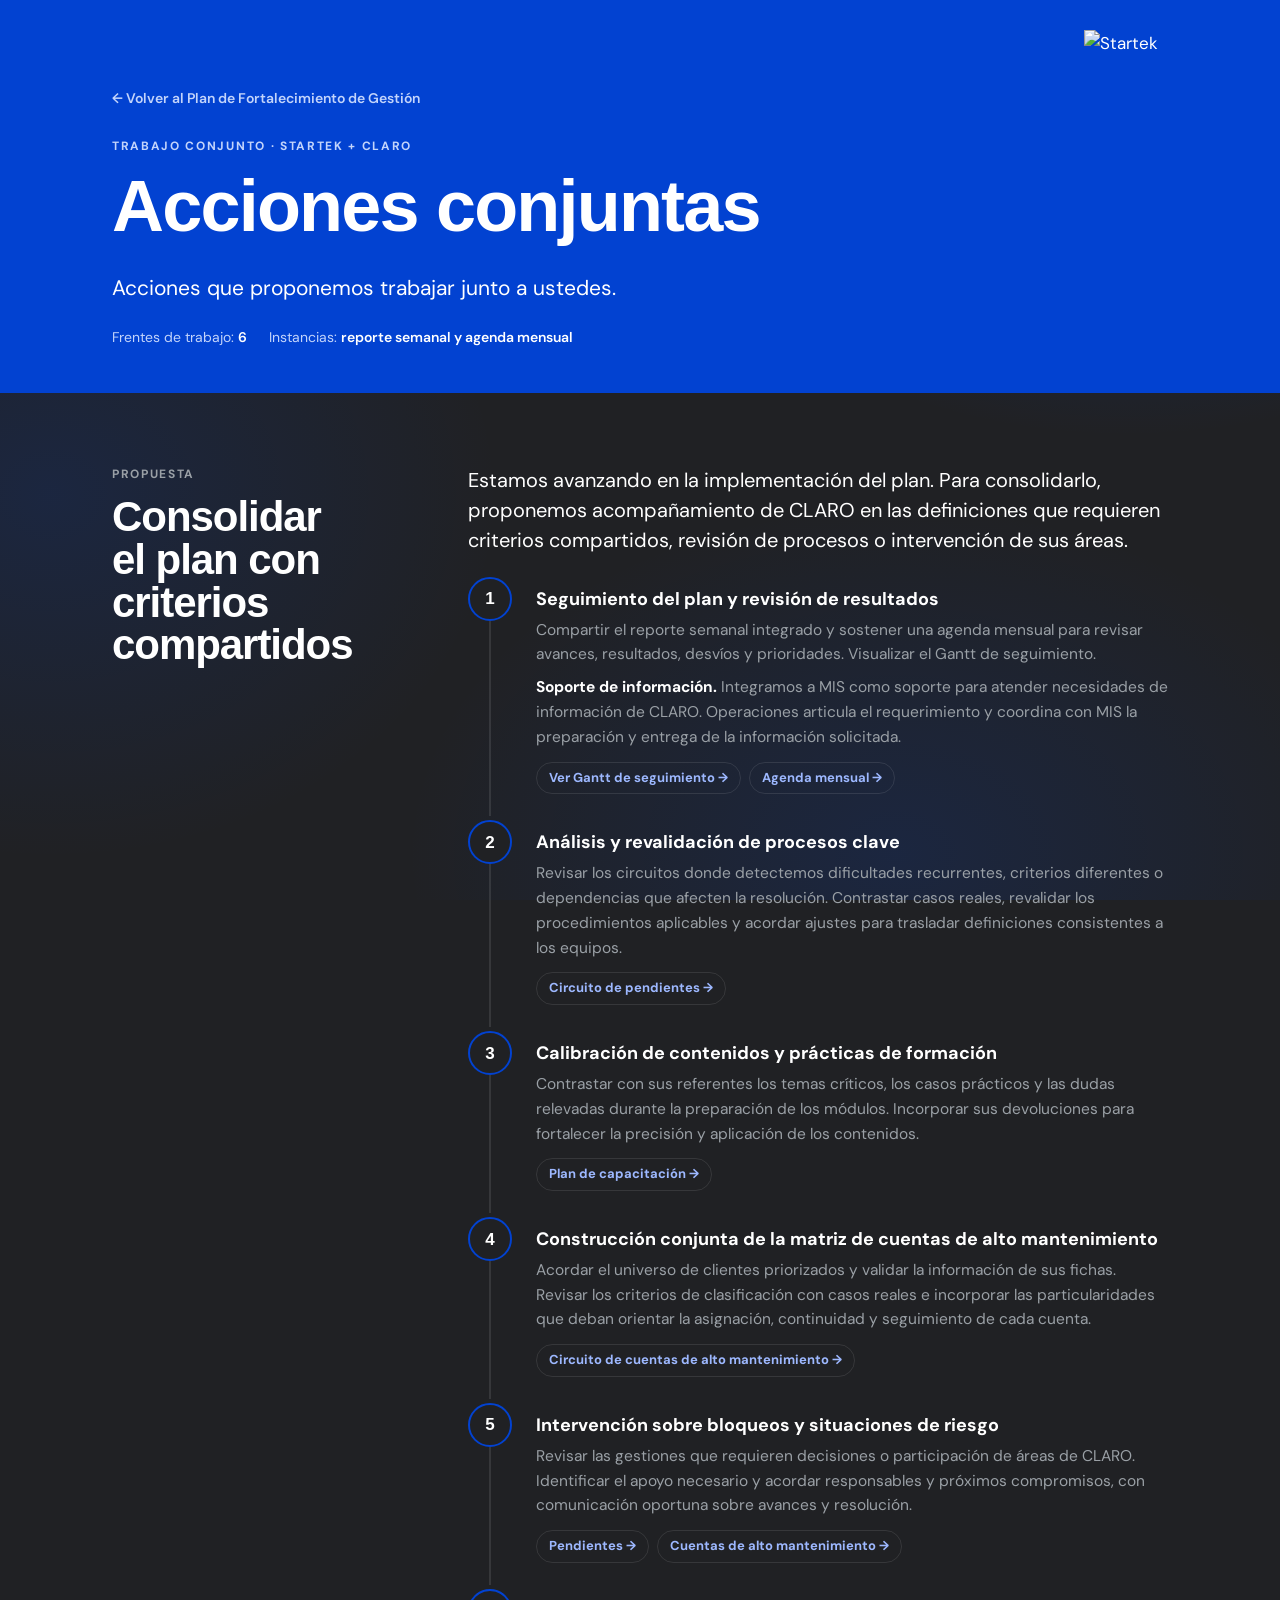
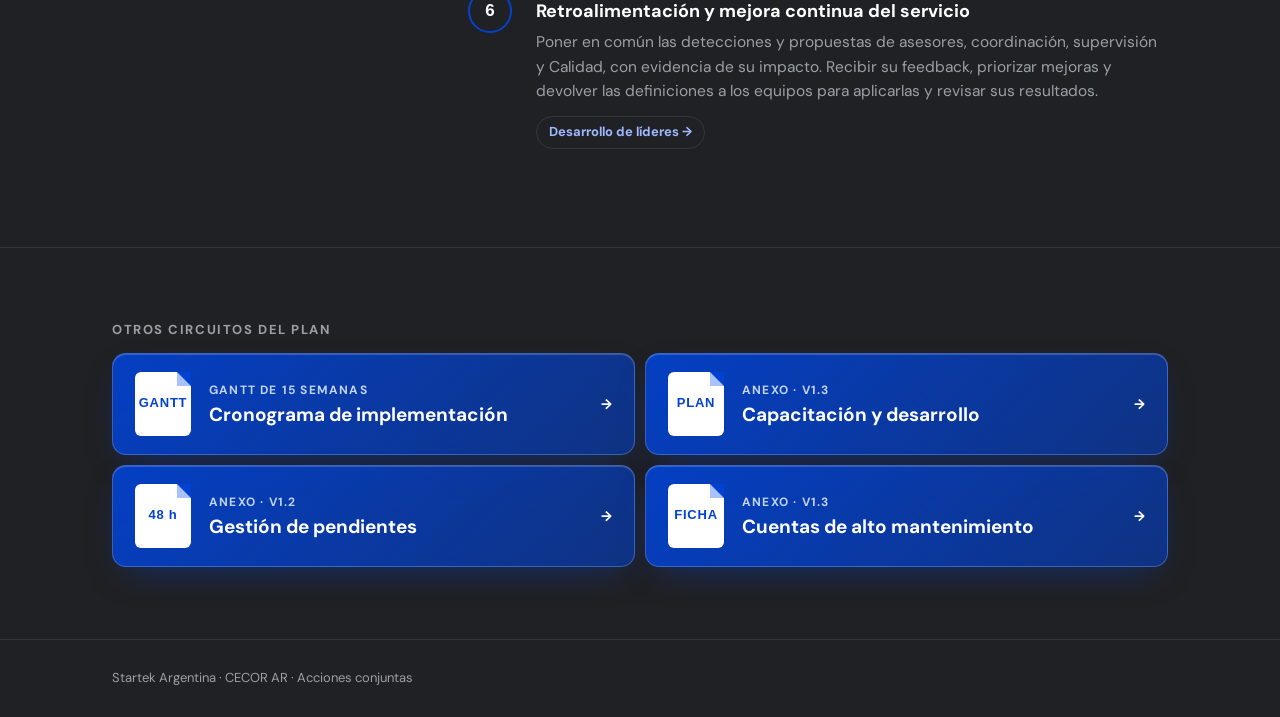
==== commit 4a20e3b0: "Transferencia de conocimiento en alto mantenimiento e informe de profundización Cloud Co-Authored-By" ====
--- a/acciones-conjuntas.html
+++ b/acciones-conjuntas.html
@@ -71,9 +71,9 @@
       <h4 style="margin-bottom:12px">Otros circuitos del plan</h4>
       <div class="next four">
         <a class="doclink" href="roadmap.html"><span class="ico">GANTT</span><span><small>Gantt de 15 semanas</small><strong>Cronograma de implementación</strong></span><span class="arrow">→</span></a>
-        <a class="doclink" href="capacitacion.html"><span class="ico">PLAN</span><span><small>Anexo · v1.2</small><strong>Capacitación y desarrollo</strong></span><span class="arrow">→</span></a>
+        <a class="doclink" href="capacitacion.html"><span class="ico">PLAN</span><span><small>Anexo · v1.3</small><strong>Capacitación y desarrollo</strong></span><span class="arrow">→</span></a>
         <a class="doclink" href="pendientes.html"><span class="ico">48 h</span><span><small>Anexo · v1.2</small><strong>Gestión de pendientes</strong></span><span class="arrow">→</span></a>
-        <a class="doclink" href="cuentas-criticas.html"><span class="ico">FICHA</span><span><small>Anexo · v1.2</small><strong>Cuentas de alto mantenimiento</strong></span><span class="arrow">→</span></a>
+        <a class="doclink" href="cuentas-criticas.html"><span class="ico">FICHA</span><span><small>Anexo · v1.3</small><strong>Cuentas de alto mantenimiento</strong></span><span class="arrow">→</span></a>
       </div>
     </div>
   </section>
--- a/style.css
+++ b/style.css
@@ -376,3 +376,7 @@
 @media (max-width: 640px) { .next.four { grid-template-columns: minmax(0,1fr); } }
 /* Relación de dependencia en revisión (Plan de acciones) */
 .rev { display: inline-block; margin-left: 4px; padding: 1px 6px; border-radius: 999px; font-size: 10.5px; font-weight: 700; letter-spacing: .02em; color: #FFD27A; border: 1px dashed rgba(255,210,122,.6); white-space: nowrap; vertical-align: 1px; }
+/* Barra de valoración (informe Cloud) */
+.score { display: inline-block; width: 90px; height: 6px; margin-right: 10px; border-radius: 999px; background: rgba(255,255,255,.1); vertical-align: middle; overflow: hidden; }
+.score i { display: block; height: 100%; border-radius: inherit; background: rgba(157,184,255,.55); }
+.score.hi i { background: #4A7EFF; }
